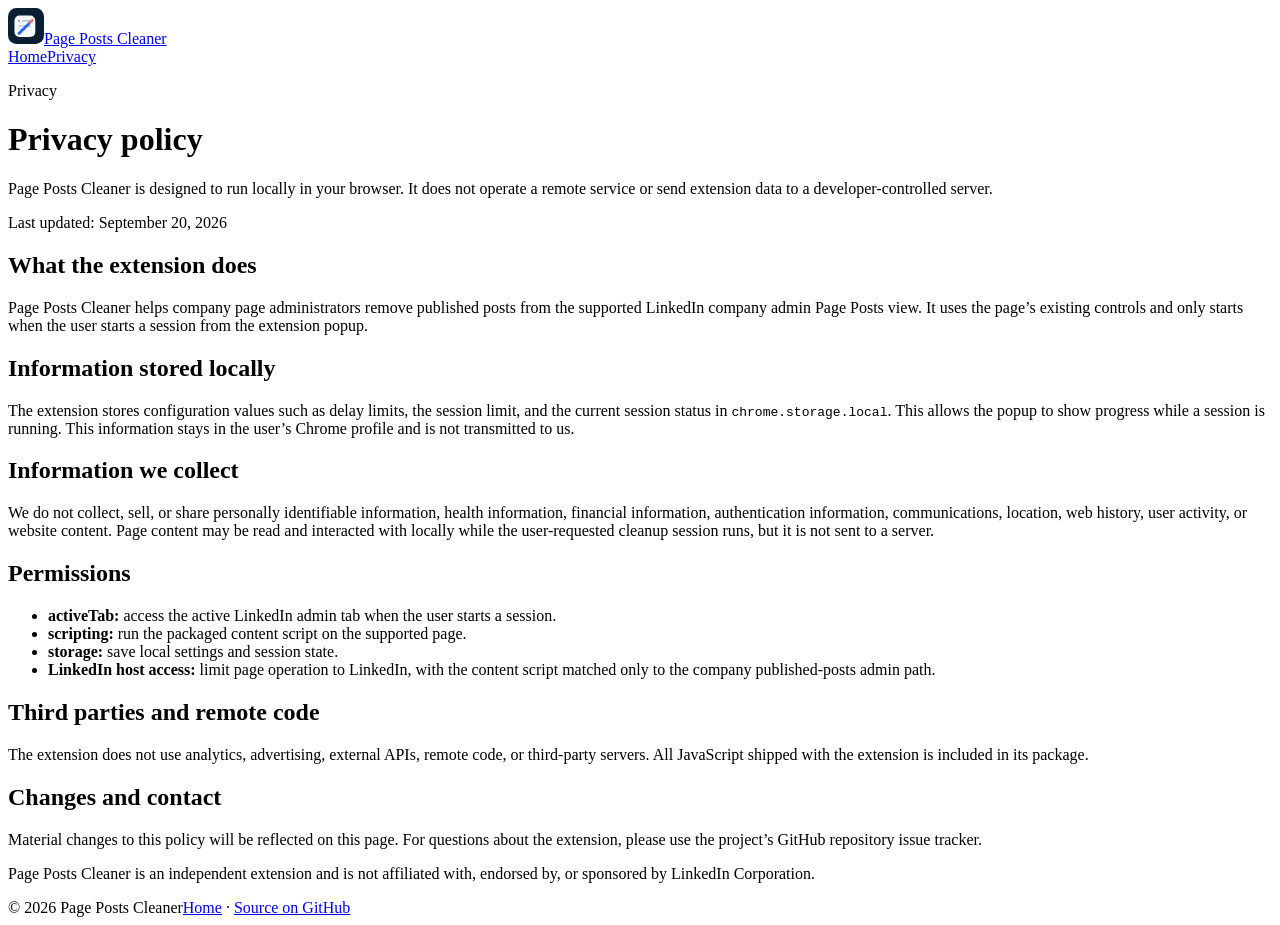
==== site/privacy.html @ 6777e554 "Add site/privacy.html" ====
<!doctype html>
<html lang="en">
  <head>
    <meta charset="utf-8" />
    <meta name="viewport" content="width=device-width, initial-scale=1" />
    <meta name="theme-color" content="#0b1f33" />
    <meta name="description" content="Privacy policy for LinkedIn Page Posts Cleaner." />
    <title>Privacy Policy · Page Posts Cleaner</title>
    <link rel="icon" href="./assets/icon.svg" type="image/svg+xml" />
    <link rel="stylesheet" href="./styles.css" />
    <script src="./script.js" defer></script>
  </head>
  <body>
    <div class="page-shell">
      <header class="site-header">
        <a class="brand" href="./" aria-label="LinkedIn Page Posts Cleaner home"><img src="./assets/icon.svg" alt="" width="36" height="36" /><span>Page Posts Cleaner</span></a>
        <nav class="site-nav" aria-label="Main navigation"><a href="./">Home</a><a href="./privacy.html" aria-current="page">Privacy</a></nav>
      </header>

      <main class="legal-layout" data-reveal>
        <p class="eyebrow">Privacy</p>
        <h1>Privacy policy</h1>
        <p class="legal-lede">Page Posts Cleaner is designed to run locally in your browser. It does not operate a remote service or send extension data to a developer-controlled server.</p>
        <p class="updated">Last updated: <time datetime="2026-09-20">September 20, 2026</time></p>

        <div class="legal-content">
          <section><h2>What the extension does</h2><p>Page Posts Cleaner helps company page administrators remove published posts from the supported LinkedIn company admin Page Posts view. It uses the page’s existing controls and only starts when the user starts a session from the extension popup.</p></section>
          <section><h2>Information stored locally</h2><p>The extension stores configuration values such as delay limits, the session limit, and the current session status in <code>chrome.storage.local</code>. This allows the popup to show progress while a session is running. This information stays in the user’s Chrome profile and is not transmitted to us.</p></section>
          <section><h2>Information we collect</h2><p>We do not collect, sell, or share personally identifiable information, health information, financial information, authentication information, communications, location, web history, user activity, or website content. Page content may be read and interacted with locally while the user-requested cleanup session runs, but it is not sent to a server.</p></section>
          <section><h2>Permissions</h2><ul><li><strong>activeTab:</strong> access the active LinkedIn admin tab when the user starts a session.</li><li><strong>scripting:</strong> run the packaged content script on the supported page.</li><li><strong>storage:</strong> save local settings and session state.</li><li><strong>LinkedIn host access:</strong> limit page operation to LinkedIn, with the content script matched only to the company published-posts admin path.</li></ul></section>
          <section><h2>Third parties and remote code</h2><p>The extension does not use analytics, advertising, external APIs, remote code, or third-party servers. All JavaScript shipped with the extension is included in its package.</p></section>
          <section><h2>Changes and contact</h2><p>Material changes to this policy will be reflected on this page. For questions about the extension, please use the project’s GitHub repository issue tracker.</p></section>
          <p class="legal-note">Page Posts Cleaner is an independent extension and is not affiliated with, endorsed by, or sponsored by LinkedIn Corporation.</p>
        </div>
      </main>

      <footer class="site-footer"><span>© <span data-year>2026</span> Page Posts Cleaner</span><span><a href="./">Home</a><span aria-hidden="true"> · </span><a href="https://github.com/" rel="noreferrer">Source on GitHub</a></span></footer>
    </div>
  </body>
</html>
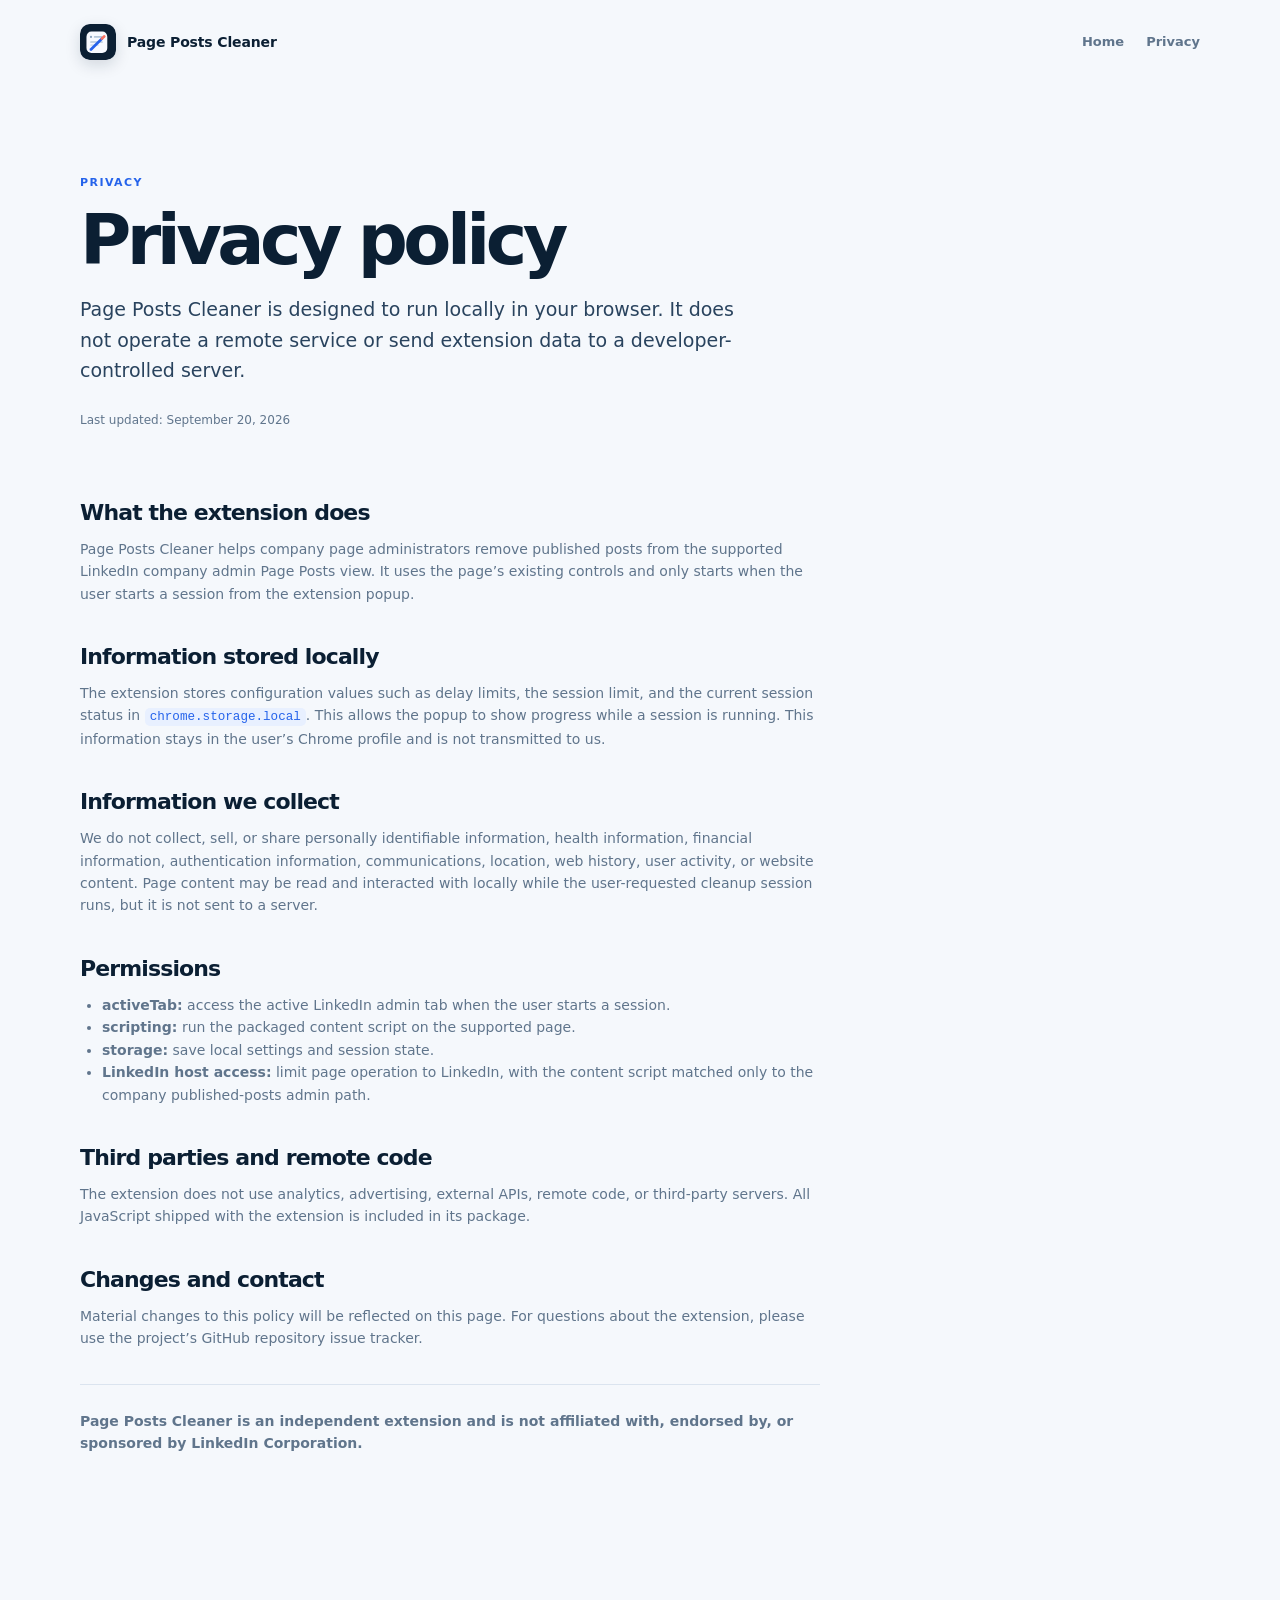
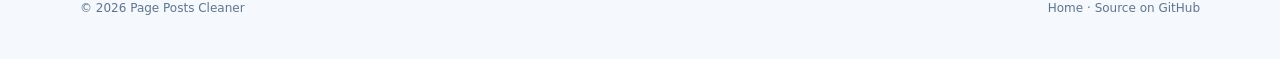
==== commit 9418b24f: "Point privacy page source link to repository" ====
--- a/site/privacy.html
+++ b/site/privacy.html
@@ -34,7 +34,7 @@
         </div>
       </main>
 
-      <footer class="site-footer"><span>© <span data-year>2026</span> Page Posts Cleaner</span><span><a href="./">Home</a><span aria-hidden="true"> · </span><a href="https://github.com/" rel="noreferrer">Source on GitHub</a></span></footer>
+      <footer class="site-footer"><span>© <span data-year>2026</span> Page Posts Cleaner</span><span><a href="./">Home</a><span aria-hidden="true"> · </span><a href="https://github.com/Ismailco/linkedin-page-posts-cleaner" rel="noreferrer">Source on GitHub</a></span></footer>
     </div>
   </body>
 </html>
--- a/site/styles.css
+++ b/site/styles.css
@@ -0,0 +1,97 @@
+:root {
+  --ink: #0b1f33;
+  --ink-soft: #29435e;
+  --muted: #60758c;
+  --blue: #2563eb;
+  --blue-soft: #e8f0ff;
+  --coral: #f97362;
+  --canvas: #f5f8fc;
+  --line: #dbe4ef;
+  --white: #fff;
+  --shadow: 0 22px 70px rgba(16, 45, 77, .11);
+}
+
+* { box-sizing: border-box; }
+html { scroll-behavior: smooth; }
+body { margin: 0; background: var(--canvas); color: var(--ink); font: 16px/1.6 Inter, ui-sans-serif, system-ui, -apple-system, BlinkMacSystemFont, "Segoe UI", sans-serif; }
+a { color: inherit; }
+.page-shell { width: min(1120px, calc(100% - 40px)); margin: 0 auto; }
+.site-header { display: flex; align-items: center; justify-content: space-between; gap: 24px; padding: 24px 0; }
+.brand { display: inline-flex; align-items: center; gap: 11px; color: var(--ink); font-size: 14px; font-weight: 800; letter-spacing: -.01em; text-decoration: none; }
+.brand img { border-radius: 10px; box-shadow: 0 5px 15px rgba(11,31,51,.15); }
+.site-nav { display: flex; gap: 22px; color: var(--muted); font-size: 13px; font-weight: 700; }
+.site-nav a, .site-footer a { text-decoration: none; }
+.site-nav a:hover, .site-footer a:hover { color: var(--blue); }
+.hero { display: grid; grid-template-columns: minmax(0, 1fr) minmax(360px, .86fr); align-items: center; gap: 70px; min-height: 610px; padding: 76px 0 100px; }
+.eyebrow { margin: 0 0 14px; color: var(--blue); font-size: 11px; font-weight: 850; letter-spacing: .13em; text-transform: uppercase; }
+h1, h2, h3, p { margin-top: 0; }
+h1 { max-width: 670px; margin-bottom: 24px; font-size: clamp(44px, 6vw, 76px); line-height: .98; letter-spacing: -.065em; }
+.hero-lede { max-width: 560px; margin-bottom: 29px; color: var(--ink-soft); font-size: 19px; line-height: 1.55; }
+.hero-actions { display: flex; align-items: center; flex-wrap: wrap; gap: 19px; }
+.button { display: inline-flex; align-items: center; justify-content: center; gap: 12px; min-height: 46px; padding: 11px 18px; border-radius: 12px; font-size: 13px; font-weight: 800; text-decoration: none; transition: transform .16s ease, box-shadow .16s ease, background .16s ease; }
+.button:hover { transform: translateY(-2px); }
+.button-primary { background: var(--blue); color: #fff; box-shadow: 0 12px 24px rgba(37,99,235,.2); }
+.button-primary:hover { background: #1d4ed8; box-shadow: 0 15px 28px rgba(37,99,235,.26); }
+.button-light { background: #fff; color: var(--ink); }
+.text-link { color: var(--ink-soft); font-size: 13px; font-weight: 800; text-decoration: none; }
+.text-link:hover { color: var(--blue); }
+.fine-print { margin: 23px 0 0; color: var(--muted); font-size: 12px; }
+.preview-card { position: relative; overflow: hidden; padding: 18px; border: 1px solid rgba(255,255,255,.16); border-radius: 24px; background: linear-gradient(150deg, #0b1f33, #173f6d 75%, #2563eb); box-shadow: var(--shadow); transform: rotate(1.5deg); }
+.preview-card::before { position: absolute; top: -100px; right: -80px; width: 240px; height: 240px; border: 1px solid rgba(255,255,255,.18); border-radius: 60px; transform: rotate(35deg); content: ""; }
+.preview-header, .preview-brand, .preview-target, .preview-panel-heading, .preview-meta, .preview-stats { display: flex; align-items: center; }
+.preview-header { position: relative; justify-content: space-between; margin-bottom: 15px; color: #fff; }
+.preview-brand { gap: 9px; font-size: 14px; font-weight: 800; }
+.preview-brand img { border-radius: 7px; }
+.live-dot, .status-pill { display: inline-flex; align-items: center; gap: 6px; border-radius: 999px; font-size: 10px; font-weight: 800; }
+.live-dot { padding: 5px 8px; background: rgba(231,247,240,.16); color: #a9f0d1; }
+.live-dot::before, .status-pill::before { width: 6px; height: 6px; border-radius: 50%; background: currentColor; content: ""; }
+.preview-target { position: relative; gap: 11px; padding: 12px; border-radius: 14px; background: #fff; color: var(--ink); }
+.preview-icon { display: grid; width: 28px; height: 28px; place-items: center; border-radius: 9px; background: var(--blue-soft); color: var(--blue); font-size: 20px; font-weight: 900; }
+.preview-target small, .preview-settings small, .preview-panel small { display: block; color: var(--muted); font-size: 9px; font-weight: 800; letter-spacing: .1em; text-transform: uppercase; }
+.preview-target strong { display: block; font-size: 12px; }
+.check-dot { display: grid; width: 20px; height: 20px; margin-left: auto; place-items: center; border-radius: 50%; background: #e7f7f0; color: #16805b; font-size: 11px; font-weight: 900; }
+.preview-panel, .preview-settings { position: relative; margin-top: 12px; padding: 15px; border: 1px solid var(--line); border-radius: 15px; background: #fff; }
+.preview-panel-heading { justify-content: space-between; gap: 8px; }
+.preview-panel strong { display: block; margin-top: 2px; font-size: 15px; }
+.status-pill { padding: 5px 8px; background: var(--blue-soft); color: var(--blue); }
+.progress { height: 7px; margin-top: 17px; overflow: hidden; border-radius: 9px; background: #e7edf4; }
+.progress span { display: block; width: 28%; height: 100%; border-radius: inherit; background: linear-gradient(90deg, #2563eb, #4f8cff); }
+.preview-meta { justify-content: space-between; margin-top: 8px; color: var(--muted); font-size: 10px; }
+.preview-stats { gap: 7px; margin-top: 14px; }
+.preview-stats span { flex: 1; padding: 8px 6px; border: 1px solid var(--line); border-radius: 9px; color: var(--muted); font-size: 9px; text-align: center; }
+.preview-stats b { display: block; color: var(--ink); font-size: 16px; line-height: 1; }
+.preview-settings { color: var(--ink-soft); }
+.preview-settings strong { display: block; margin-top: 4px; font-size: 11px; }
+.value-grid { display: grid; grid-template-columns: repeat(3, 1fr); gap: 14px; }
+.value-card { min-height: 215px; padding: 24px; border: 1px solid var(--line); border-radius: 18px; background: rgba(255,255,255,.72); }
+.number { color: var(--coral); font-size: 12px; font-weight: 900; letter-spacing: .08em; }
+.value-card h2 { margin: 34px 0 9px; font-size: 20px; letter-spacing: -.035em; }
+.value-card p, .section-intro > p:last-child, .step p, .callout p, .legal-content p, .legal-content li { color: var(--muted); font-size: 14px; }
+.section-block { display: grid; grid-template-columns: .8fr 1.2fr; gap: 80px; padding: 150px 0 130px; }
+.section-intro h2, .callout h2 { margin-bottom: 14px; font-size: clamp(30px, 4vw, 46px); line-height: 1.03; letter-spacing: -.06em; }
+.steps { display: grid; gap: 18px; }
+.step { display: grid; grid-template-columns: 36px 1fr; gap: 17px; padding: 0 0 20px; border-bottom: 1px solid var(--line); }
+.step:last-child { border-bottom: 0; }
+.step > span { display: grid; width: 30px; height: 30px; place-items: center; border-radius: 50%; background: var(--blue); color: #fff; font-size: 12px; font-weight: 900; }
+.step h3 { margin: 2px 0 5px; font-size: 17px; letter-spacing: -.02em; }
+.step p { margin-bottom: 0; }
+.callout { display: flex; align-items: center; justify-content: space-between; gap: 30px; padding: 44px; border-radius: 24px; background: var(--ink); color: #fff; }
+.callout .eyebrow { color: #9ec0f1; }
+.callout h2 { max-width: 650px; }
+.callout p:not(.eyebrow) { max-width: 620px; margin-bottom: 0; color: #c6d7ea; }
+.site-footer { display: flex; justify-content: space-between; gap: 20px; padding: 34px 0 42px; color: var(--muted); font-size: 12px; }
+.legal-layout { max-width: 790px; padding: 90px 0 110px; }
+.legal-layout h1 { max-width: 620px; margin-bottom: 20px; font-size: clamp(44px, 7vw, 70px); }
+.legal-lede { max-width: 680px; color: var(--ink-soft); font-size: 19px; }
+.updated { margin: 26px 0 64px; color: var(--muted); font-size: 12px; }
+.legal-content { display: grid; gap: 34px; }
+.legal-content h2 { margin-bottom: 8px; font-size: 22px; letter-spacing: -.04em; }
+.legal-content p, .legal-content li { max-width: 740px; margin-bottom: 0; }
+.legal-content ul { margin: 0; padding-left: 22px; }
+.legal-content code { padding: 2px 5px; border-radius: 5px; background: var(--blue-soft); color: var(--blue); font-size: .9em; }
+.legal-note { padding-top: 25px; border-top: 1px solid var(--line); font-weight: 700; }
+[data-reveal] { opacity: 0; transform: translateY(14px); transition: opacity .6s ease, transform .6s ease; }
+[data-reveal].is-visible { opacity: 1; transform: none; }
+@media (prefers-reduced-motion: reduce) { html { scroll-behavior: auto; } [data-reveal] { opacity: 1; transform: none; transition: none; } }
+@media (max-width: 820px) { .hero, .section-block { grid-template-columns: 1fr; gap: 46px; } .hero { padding: 55px 0 75px; } .section-block { padding: 100px 0 90px; } .section-intro { max-width: 570px; } }
+@media (max-width: 600px) { .page-shell { width: min(100% - 28px, 520px); } .site-header { align-items: flex-start; } .site-nav { gap: 13px; font-size: 12px; } .hero { min-height: auto; } h1 { font-size: 48px; } .hero-lede { font-size: 17px; } .preview-card { transform: none; } .value-grid { grid-template-columns: 1fr; } .value-card { min-height: auto; } .callout { align-items: flex-start; flex-direction: column; padding: 30px 24px; } .site-footer { flex-direction: column; padding-bottom: 28px; } .legal-layout { padding: 65px 0 75px; } }
